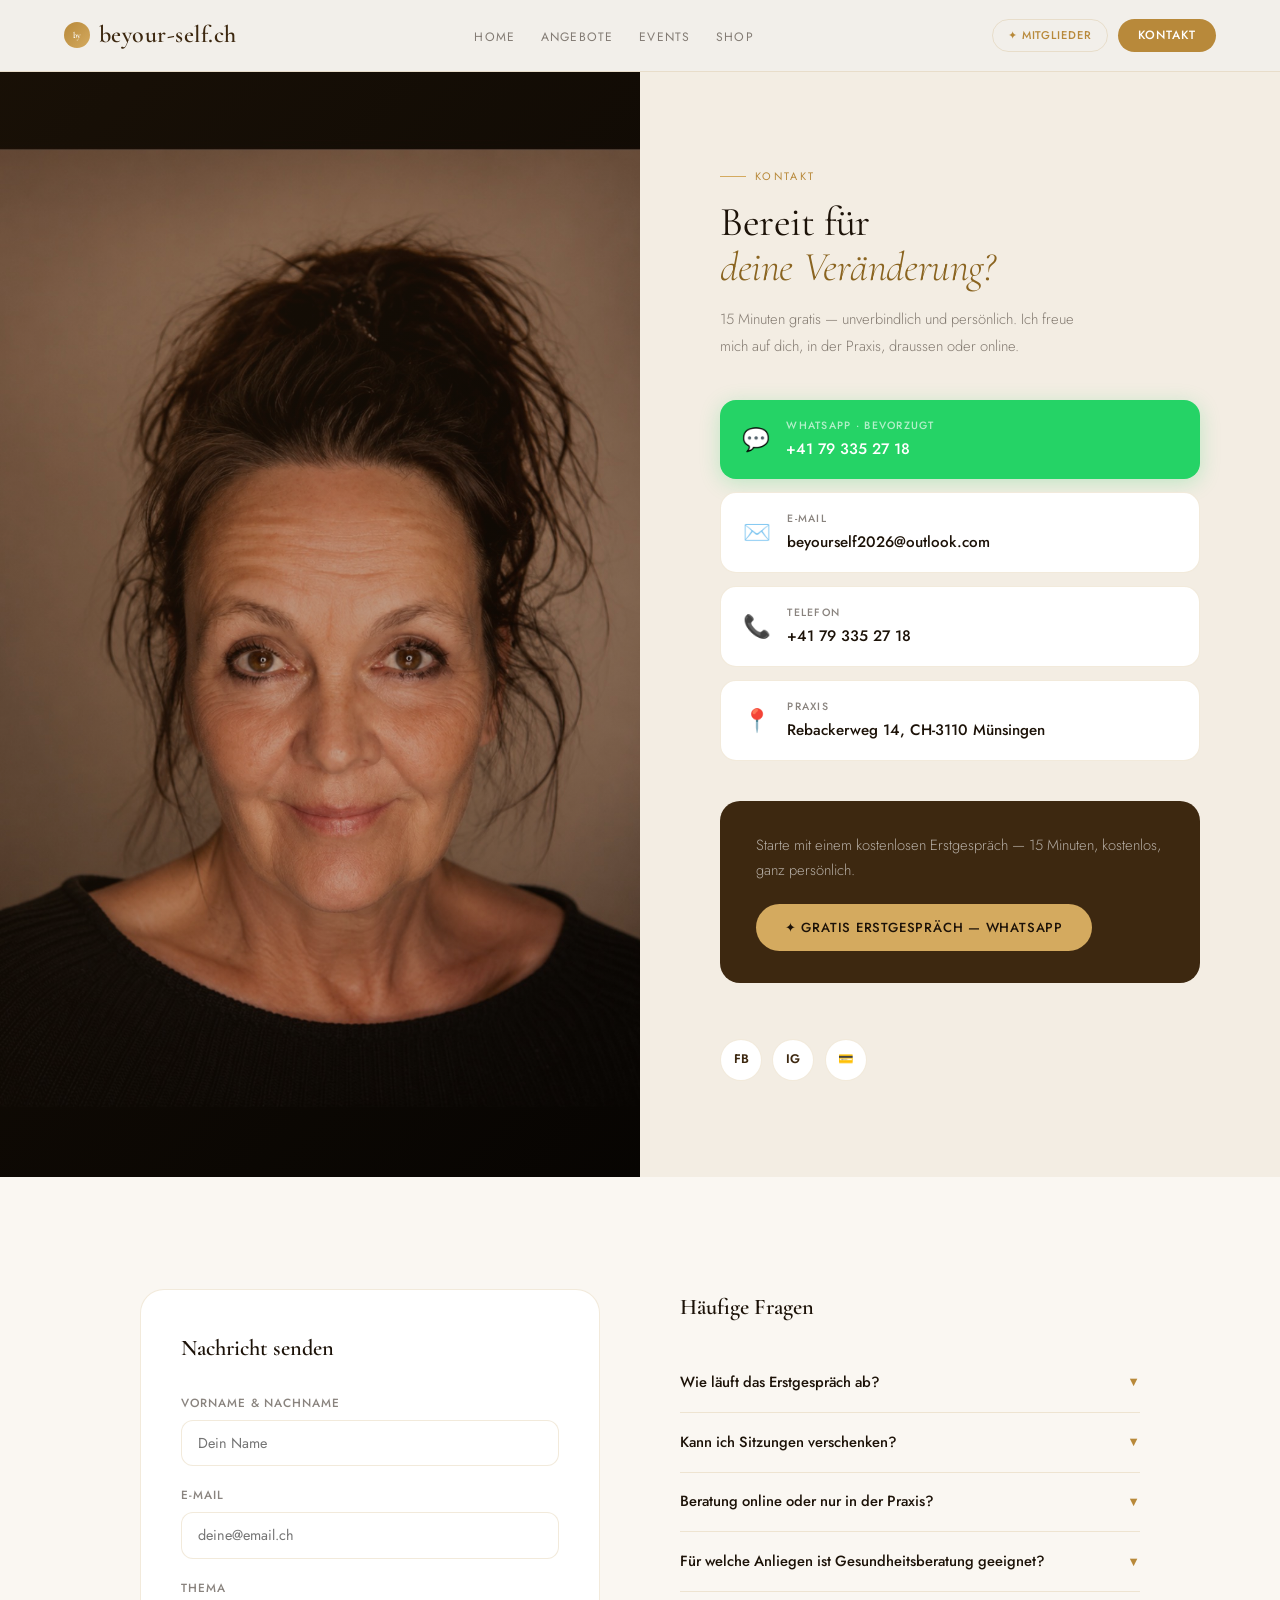
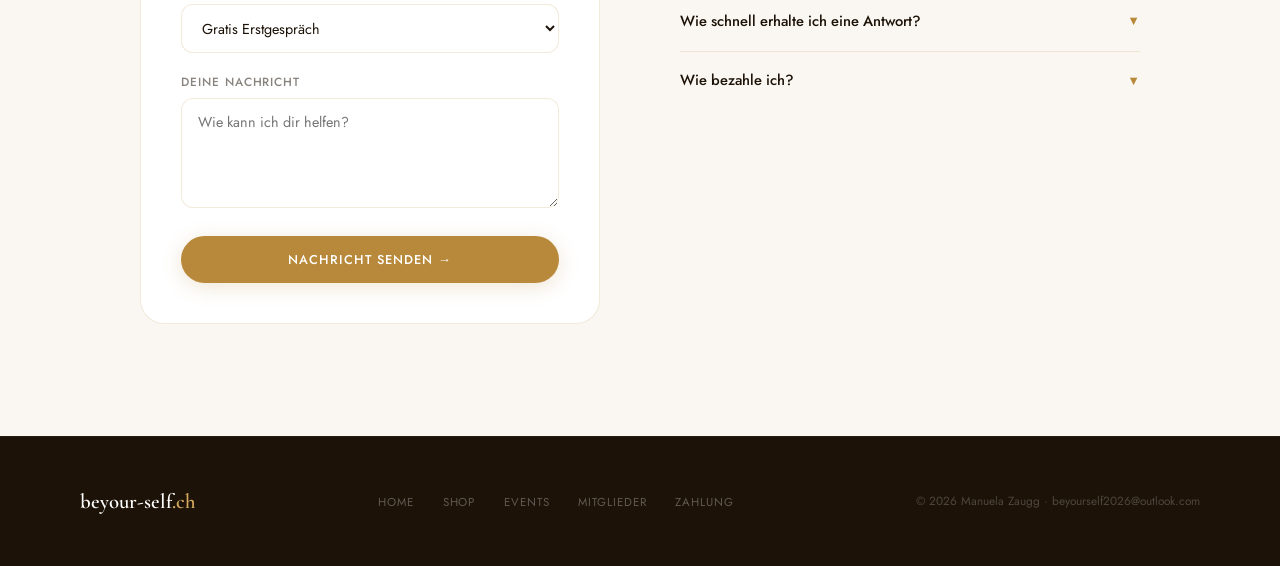
==== kontakt.html @ 41cd8aff "Add files via upload" ====
<!DOCTYPE html>
<html lang="de">
<head>
<meta charset="UTF-8">
<meta name="viewport" content="width=device-width, initial-scale=1.0">
<title>Kontakt | beyour-self.ch</title>
<link rel="stylesheet" href="style.css">
<style>
.contact-hero{background:var(--ink);min-height:100vh;display:grid;grid-template-columns:1fr 1fr;padding-top:72px}
.contact-photo{position:relative;overflow:hidden}
.contact-photo img{width:100%;height:100%;object-fit:cover;object-position:center top;position:absolute;inset:0}
.contact-photo::after{content:'';position:absolute;inset:0;background:linear-gradient(135deg,rgba(61,40,16,.4),rgba(28,18,8,.25))}
.contact-content{background:var(--warm);padding:6rem 5rem;display:flex;flex-direction:column;justify-content:center}

.cdetails{display:flex;flex-direction:column;gap:.85rem;margin:2.5rem 0}
.cd{display:flex;gap:1rem;align-items:center;border-radius:1rem;padding:1.1rem 1.4rem;text-decoration:none;color:inherit;transition:all .22s}
.cd.whatsapp{background:#25D366;box-shadow:0 4px 20px rgba(37,211,102,.25)}
.cd.whatsapp:hover{background:#1eba56;transform:translateX(5px);box-shadow:0 8px 28px rgba(37,211,102,.35)}
.cd.email{background:var(--white);border:1.5px solid var(--bord)}
.cd.email:hover{border-color:var(--gold);transform:translateX(5px);box-shadow:0 4px 16px rgba(184,137,58,.1)}
.cd.phone{background:var(--white);border:1.5px solid var(--bord)}
.cd.phone:hover{border-color:var(--gold);transform:translateX(5px)}
.cd.location{background:var(--white);border:1.5px solid var(--bord)}
.cd-ico{font-size:1.4rem;flex-shrink:0}
.cd-lbl{font-size:.66rem;text-transform:uppercase;letter-spacing:.12em;font-weight:500;margin-bottom:2px}
.cd.whatsapp .cd-lbl{color:rgba(255,255,255,.65)}
.cd.email .cd-lbl,.cd.phone .cd-lbl,.cd.location .cd-lbl{color:var(--muted)}
.cd-val{font-size:.95rem;font-weight:500}
.cd.whatsapp .cd-val{color:#fff}
.cd.email .cd-val,.cd.phone .cd-val,.cd.location .cd-val{color:var(--ink)}

.cta-block{background:var(--brown);border-radius:1.25rem;padding:2rem 2.25rem;margin-bottom:2rem}
.cta-block p{font-size:.92rem;color:rgba(255,255,255,.62);font-weight:300;margin-bottom:1.25rem;line-height:1.75}
.cta-block a{display:inline-flex;align-items:center;gap:.4rem;background:var(--gold-l);color:var(--ink);padding:.82rem 1.8rem;border-radius:100px;font-weight:500;font-size:.82rem;letter-spacing:.06em;text-transform:uppercase;text-decoration:none;transition:all .22s}
.cta-block a:hover{background:var(--gold-xl)}

.social-row{display:flex;gap:.65rem;margin-top:1.5rem}
.soc{width:42px;height:42px;border-radius:50%;background:var(--white);border:1.5px solid var(--bord);display:flex;align-items:center;justify-content:center;font-size:.78rem;font-weight:600;color:var(--brown);text-decoration:none;transition:all .22s}
.soc:hover{background:var(--gold);color:#fff;border-color:var(--gold);transform:translateY(-2px)}

/* FORM SECTION */
.form-sec{background:var(--cream);padding:7rem 5rem}
.form-inner{max-width:1000px;margin:0 auto;display:grid;grid-template-columns:1fr 1fr;gap:5rem;align-items:start}
.form-box{background:var(--white);border-radius:1.5rem;border:1px solid var(--bord);padding:2.5rem}
.form-box h3{font-family:'Cormorant Garamond',serif;font-size:1.4rem;font-weight:600;color:var(--ink);margin-bottom:1.75rem}
.fg{margin-bottom:1.25rem}
.fg label{display:block;font-size:.74rem;font-weight:500;color:var(--muted);letter-spacing:.08em;text-transform:uppercase;margin-bottom:.4rem}
.fg input,.fg select,.fg textarea{width:100%;border:1.5px solid var(--bord);border-radius:.75rem;padding:.78rem 1rem;font-size:.9rem;font-family:'Jost',sans-serif;color:var(--ink);background:var(--white);outline:none;transition:border-color .2s}
.fg input:focus,.fg select:focus,.fg textarea:focus{border-color:var(--gold)}
.fg textarea{height:110px;resize:vertical}

.faq-box{}
.faq-box h3{font-family:'Cormorant Garamond',serif;font-size:1.4rem;font-weight:600;color:var(--ink);margin-bottom:1.75rem}
.faq-item{border-bottom:1px solid var(--bord);padding:1.1rem 0}
.faq-item:last-child{border:none}
.faq-q{font-size:.92rem;font-weight:500;color:var(--ink);cursor:pointer;display:flex;justify-content:space-between;align-items:center}
.faq-q .arrow{color:var(--gold);transition:transform .2s;font-size:.8rem}
.faq-q.open .arrow{transform:rotate(180deg)}
.faq-a{font-size:.85rem;line-height:1.72;color:var(--muted);font-weight:300;margin-top:.75rem;display:none}
.faq-a.open{display:block}

@media(max-width:1024px){
  .contact-hero{grid-template-columns:1fr}
  .contact-photo{min-height:280px;position:relative}
  .contact-photo img{position:relative;width:100%;height:280px;object-fit:cover;object-position:top}
  .contact-content{padding:4rem 1.5rem}
  .form-sec{padding:5rem 1.5rem}
  .form-inner{grid-template-columns:1fr;gap:2rem}
}
</style>
</head>
<body>

<nav id="nav">
  <a href="index.html" class="logo"><span class="logo-orb">by</span>beyour-self.ch</a>
  <button class="nav-burger" id="burger" aria-label="Menü öffnen" onclick="toggleMenu()"><span></span><span></span><span></span></button>
  <ul class="nav-links" id="navLinks">
    <li><a href="index.html">Home</a></li>
    <li><a href="index.html#angebote">Angebote</a></li>
    <li><a href="veranstaltungen.html">Events</a></li>
    <li><a href="shop.html">Shop</a></li>
  </ul>
  <div class="nav-r">
    <a href="member.html" class="nav-member">✦ Mitglieder</a>
    <a href="kontakt.html" class="nav-cta active">Kontakt</a>
  </div>
</nav>

<section class="contact-hero">
  <div class="contact-photo">
    <img src="manuela.jpg" alt="Manuela Zaugg — Kontakt">
  </div>
  <div class="contact-content">
    <div class="eye">Kontakt</div>
    <h1 class="h2" style="margin-bottom:1rem">Bereit für<br><em>deine Veränderung?</em></h1>
    <p style="font-size:.92rem;line-height:1.85;color:var(--muted);font-weight:300;max-width:380px">15 Minuten gratis — unverbindlich und persönlich. Ich freue mich auf dich, in der Praxis, draussen oder online.</p>

    <div class="cdetails">
      <!-- WHATSAPP FIRST -->
      <a class="cd whatsapp" href="https://wa.me/41793352718?text=Hallo%20Manuela%2C%20ich%20möchte%20gerne%20ein%20kostenloses%20Erstgespräch%20vereinbaren." target="_blank">
        <span class="cd-ico">💬</span>
        <div><div class="cd-lbl">WhatsApp · Bevorzugt</div><div class="cd-val">+41 79 335 27 18</div></div>
      </a>
      <!-- EMAIL SECOND -->
      <a class="cd email" href="mailto:beyourself2026@outlook.com?subject=Gratis%20Erstgespräch%20anfragen">
        <span class="cd-ico">✉️</span>
        <div><div class="cd-lbl">E-Mail</div><div class="cd-val">beyourself2026@outlook.com</div></div>
      </a>
      <!-- PHONE THIRD -->
      <a class="cd phone" href="tel:+41793352718">
        <span class="cd-ico">📞</span>
        <div><div class="cd-lbl">Telefon</div><div class="cd-val">+41 79 335 27 18</div></div>
      </a>
      <!-- LOCATION -->
      <div class="cd location">
        <span class="cd-ico">📍</span>
        <div><div class="cd-lbl">Praxis</div><div class="cd-val">Rebackerweg 14, CH-3110 Münsingen</div></div>
      </div>
    </div>

    <div class="cta-block">
      <p>Starte mit einem kostenlosen Erstgespräch — 15 Minuten, kostenlos, ganz persönlich.</p>
      <a href="https://wa.me/41793352718?text=Gratis%20Erstgespräch%20anfragen" target="_blank">✦ Gratis Erstgespräch — WhatsApp</a>
    </div>

    <div class="social-row">
      <a href="https://www.facebook.com/profile.php?id=100063534671436" target="_blank" class="soc" title="Facebook">FB</a>
      <a href="https://www.instagram.com/beyoureself_ch/" target="_blank" class="soc" title="Instagram">IG</a>
      <a href="zahlung.html" class="soc" title="Zahlung">💳</a>
    </div>
  </div>
</section>

<!-- KONTAKTFORMULAR + FAQ -->
<section class="form-sec reveal">
  <div class="form-inner">
    <!-- FORM -->
    <div class="form-box">
      <h3>Nachricht senden</h3>
      <div class="fg"><label>Vorname & Nachname</label><input type="text" placeholder="Dein Name"></div>
      <div class="fg"><label>E-Mail</label><input type="email" placeholder="deine@email.ch"></div>
      <div class="fg"><label>Thema</label>
        <select>
          <option>Gratis Erstgespräch</option>
          <option>Körpertherapie & Massage</option>
          <option>Gesundheitsberatung</option>
          <option>Firmen & Teamberatung</option>
          <option>Personal Training App</option>
          <option>Shop / Produkte</option>
          <option>Mitgliedschaft</option>
          <option>Veranstaltungen</option>
          <option>Sonstiges</option>
        </select>
      </div>
      <div class="fg"><label>Deine Nachricht</label><textarea placeholder="Wie kann ich dir helfen?"></textarea></div>
      <button class="btn-gold" style="width:100%" onclick="formSend()">Nachricht senden →</button>
      <p id="formMsg" style="text-align:center;font-size:.82rem;color:var(--gold-d);margin-top:.75rem;display:none">✓ Danke! Ich melde mich bald.</p>
    </div>

    <!-- FAQ -->
    <div class="faq-box">
      <h3>Häufige Fragen</h3>

      <div class="faq-item">
        <div class="faq-q" onclick="toggleFaq(this)">Wie läuft das Erstgespräch ab? <span class="arrow">▼</span></div>
        <div class="faq-a">Das Erstgespräch dauert 15 Minuten, ist kostenlos und unverbindlich. Wir schauen gemeinsam, was dich beschäftigt — und ob wir zusammenpassen. Ganz entspannt, per Telefon, Video oder persönlich.</div>
      </div>

      <div class="faq-item">
        <div class="faq-q" onclick="toggleFaq(this)">Kann ich Sitzungen verschenken? <span class="arrow">▼</span></div>
        <div class="faq-a">Ja — Pakete sind teilbar und verschenkbar. Du kannst Sitzungen aus einem Paket an andere Personen weitergeben. Ideal als Geschenk für Menschen, denen du Gutes wünschst.</div>
      </div>

      <div class="faq-item">
        <div class="faq-q" onclick="toggleFaq(this)">Beratung online oder nur in der Praxis? <span class="arrow">▼</span></div>
        <div class="faq-a">Beide Möglichkeiten stehen offen. Online-Beratungen sind genauso effektiv wie Präsenz-Termine. Auch Geh-Gespräche in der Natur sind möglich — in Münsingen und Umgebung.</div>
      </div>

      <div class="faq-item">
        <div class="faq-q" onclick="toggleFaq(this)">Für welche Anliegen ist Gesundheitsberatung geeignet? <span class="arrow">▼</span></div>
        <div class="faq-a">Für Menschen, die Symptome anders beleuchten möchten — Erschöpfung, Schmerzen, Lebenskrisen, Zielklarheit, Beziehungsmuster oder schlicht den Wunsch, mehr aus dem Leben zu machen.</div>
      </div>

      <div class="faq-item">
        <div class="faq-q" onclick="toggleFaq(this)">Wie schnell erhalte ich eine Antwort? <span class="arrow">▼</span></div>
        <div class="faq-a">Per WhatsApp in der Regel innerhalb weniger Stunden. Per E-Mail innerhalb von 1–2 Arbeitstagen. Am schnellsten erreichst du mich über WhatsApp.</div>
      </div>

      <div class="faq-item">
        <div class="faq-q" onclick="toggleFaq(this)">Wie bezahle ich? <span class="arrow">▼</span></div>
        <div class="faq-a">TWINT (am einfachsten), PayPal, Kreditkarte oder Banküberweisung. Alle Details findest du auf der <a href="zahlung.html" style="color:var(--gold)">Zahlungsseite</a>.</div>
      </div>
    </div>
  </div>
</section>

<footer>
  <a href="index.html" class="f-logo">beyour-self<span>.ch</span></a>
  <div class="f-links">
    <a href="index.html">Home</a>
    <a href="shop.html">Shop</a>
    <a href="veranstaltungen.html">Events</a>
    <a href="member.html">Mitglieder</a>
    <a href="zahlung.html">Zahlung</a>
  </div>
  <p>© 2026 Manuela Zaugg · beyourself2026@outlook.com</p>
</footer>

<script src="main.js"></script>
<script>
function formSend(){
  const msg=document.getElementById('formMsg');
  msg.style.display='block';
  const subject=document.querySelector('select').value;
  const text=document.querySelector('textarea').value;
  window.location.href=`mailto:beyourself2026@outlook.com?subject=${encodeURIComponent(subject)}&body=${encodeURIComponent(text)}`;
}
function toggleFaq(el){
  const a=el.nextElementSibling;
  const open=a.classList.contains('open');
  document.querySelectorAll('.faq-a').forEach(x=>x.classList.remove('open'));
  document.querySelectorAll('.faq-q').forEach(x=>x.classList.remove('open'));
  if(!open){a.classList.add('open');el.classList.add('open');}
}
</script>
</body>
</html>
---- style.css ----
@import url('https://fonts.googleapis.com/css2?family=Cormorant+Garamond:ital,wght@0,300;0,400;0,600;1,300;1,400;1,600&family=Jost:wght@300;400;500;600&display=swap');

:root{
  --cream:#FAF7F2; --warm:#F3EDE3; --linen:#EAE0CF;
  --gold:#B8893A; --gold-l:#D4AA5F; --gold-xl:#F0D898; --gold-d:#8A6420;
  --ink:#1C1208; --brown:#3D2810; --muted:rgba(28,18,8,0.52);
  --white:#FFFFFF; --bord:rgba(184,137,58,0.18);
  --shadow:0 20px 60px rgba(28,18,8,0.1);
}
*,*::before,*::after{box-sizing:border-box;margin:0;padding:0}
html{scroll-behavior:smooth}
body{font-family:'Jost',sans-serif;background:var(--cream);color:var(--ink);overflow-x:hidden;font-size:16px;line-height:1.6}

/* NAV */
nav{position:fixed;top:0;width:100%;z-index:600;height:72px;display:flex;align-items:center;justify-content:space-between;padding:0 4rem;background:rgba(250,247,242,.97);backdrop-filter:blur(20px);border-bottom:1px solid var(--bord);transition:box-shadow .3s}
nav.scrolled{box-shadow:0 2px 32px rgba(184,137,58,.1)}
.logo{font-family:'Cormorant Garamond',serif;font-size:1.5rem;font-weight:600;color:var(--brown);text-decoration:none;letter-spacing:.02em;display:flex;align-items:center;gap:.55rem}
.logo-orb{width:26px;height:26px;border-radius:50%;flex-shrink:0;background:linear-gradient(135deg,var(--gold),var(--gold-l));display:flex;align-items:center;justify-content:center;font-size:.54rem;color:#fff;font-weight:600}
.nav-links{display:flex;gap:1.6rem;list-style:none}
.nav-links a{color:var(--muted);text-decoration:none;font-size:.76rem;font-weight:400;letter-spacing:.1em;text-transform:uppercase;transition:color .2s}
.nav-links a:hover,.nav-links a.active{color:var(--gold)}
.nav-r{display:flex;align-items:center;gap:.65rem}
.nav-member{font-size:.7rem;font-weight:500;letter-spacing:.08em;text-transform:uppercase;text-decoration:none;color:var(--gold);border:1px solid var(--bord);border-radius:100px;padding:.4rem .95rem;transition:all .2s}
.nav-member:hover{background:var(--gold);color:#fff;border-color:var(--gold)}
.nav-shop,.nav-blog{font-size:.7rem;font-weight:400;letter-spacing:.08em;text-transform:uppercase;text-decoration:none;color:var(--muted);transition:color .2s;padding:.4rem .4rem}
.nav-shop:hover,.nav-blog:hover{color:var(--gold)}
.nav-cta{background:var(--gold);color:#fff;padding:.44rem 1.25rem;border-radius:100px;font-size:.75rem;font-weight:500;letter-spacing:.08em;text-transform:uppercase;text-decoration:none;transition:all .22s}
.nav-cta:hover{background:var(--gold-d);transform:translateY(-1px);box-shadow:0 4px 16px rgba(184,137,58,.3)}

/* BUTTONS */
.btn-gold{background:var(--gold);color:#fff;padding:.88rem 2rem;border-radius:100px;font-size:.8rem;font-weight:500;letter-spacing:.08em;text-transform:uppercase;text-decoration:none;transition:all .25s;box-shadow:0 4px 20px rgba(184,137,58,.22);display:inline-block;cursor:pointer;border:none;font-family:inherit}
.btn-gold:hover{background:var(--gold-d);transform:translateY(-2px);box-shadow:0 8px 28px rgba(184,137,58,.35)}
.btn-line{border:1.5px solid rgba(184,137,58,.4);color:var(--brown);padding:.88rem 2rem;border-radius:100px;font-size:.8rem;font-weight:400;letter-spacing:.08em;text-transform:uppercase;text-decoration:none;transition:all .22s;display:inline-block;background:none;cursor:pointer;font-family:inherit}
.btn-line:hover{border-color:var(--gold);color:var(--gold);background:rgba(184,137,58,.04)}
.btn-sm{padding:.55rem 1.3rem;font-size:.74rem}

/* TYPOGRAPHY */
.eye{display:inline-flex;align-items:center;gap:.55rem;font-size:.68rem;font-weight:400;letter-spacing:.22em;text-transform:uppercase;color:var(--gold);margin-bottom:.9rem}
.eye::before{content:'';width:26px;height:1px;background:var(--gold-l)}
.eye.light{color:var(--gold-l)}.eye.light::before{background:var(--gold-l)}
.eye.center{justify-content:center}
.h2{font-family:'Cormorant Garamond',serif;font-size:clamp(2rem,3.2vw,3.2rem);font-weight:400;line-height:1.1;letter-spacing:-.01em;color:var(--ink)}
.h2 em{font-style:italic;color:var(--gold-d);font-weight:300}
.h2.w{color:#fff}.h2.w em{color:var(--gold-l)}
.body-text{font-size:.95rem;line-height:1.9;color:var(--muted);font-weight:300;margin-top:1rem}

/* SECTIONS */
.sec{padding:7rem 5rem}
.sec-dark{background:var(--ink)}
.sec-warm{background:var(--warm)}
.sec-linen{background:var(--linen)}
.sec-brown{background:var(--brown)}

/* PAGE HEADER */
.page-hero{padding:9rem 5rem 5rem;background:var(--warm);border-bottom:1px solid var(--bord)}
.page-hero .h2{margin-top:.75rem}

/* CARDS */
.card{background:var(--white);border-radius:1.5rem;border:1px solid var(--bord);overflow:hidden;transition:transform .25s,box-shadow .25s}
.card:hover{transform:translateY(-4px);box-shadow:0 16px 44px rgba(184,137,58,.1)}
.card-img{height:200px;overflow:hidden;position:relative;background:var(--warm)}
.card-img img{width:100%;height:100%;object-fit:cover;transition:transform .5s}
.card:hover .card-img img{transform:scale(1.05)}
.card-body{padding:1.75rem}
.card-tag{font-size:.64rem;text-transform:uppercase;letter-spacing:.18em;color:var(--gold);font-weight:500;margin-bottom:.5rem}
.card h3{font-family:'Cormorant Garamond',serif;font-size:1.25rem;font-weight:600;color:var(--ink);margin-bottom:.5rem;line-height:1.2}
.card p{font-size:.85rem;line-height:1.7;color:var(--muted);font-weight:300;margin-bottom:1.25rem}
.card-footer{display:flex;justify-content:space-between;align-items:center}
.price-tag{font-family:'Cormorant Garamond',serif;font-size:1.5rem;font-weight:600;color:var(--gold-d)}

/* GRID */
.grid-3{display:grid;grid-template-columns:repeat(3,1fr);gap:1.5rem}
.grid-2{display:grid;grid-template-columns:repeat(2,1fr);gap:2rem}
.grid-4{display:grid;grid-template-columns:repeat(4,1fr);gap:1.25rem}

/* REVEAL */
.reveal{opacity:0;transform:translateY(24px);transition:opacity .65s ease,transform .65s ease}
.reveal.vis{opacity:1;transform:none}
.d1{transition-delay:.08s}.d2{transition-delay:.16s}.d3{transition-delay:.24s}.d4{transition-delay:.32s}

/* FOOTER */
footer{background:var(--ink);padding:3rem 5rem;display:flex;justify-content:space-between;align-items:center;flex-wrap:wrap;gap:1.5rem;border-top:1px solid rgba(255,255,255,.05)}
.f-logo{font-family:'Cormorant Garamond',serif;font-size:1.3rem;font-weight:600;color:#fff;text-decoration:none}
.f-logo span{color:var(--gold-l)}
.f-links{display:flex;gap:1.8rem;flex-wrap:wrap}
.f-links a{color:rgba(255,255,255,.3);text-decoration:none;font-size:.72rem;letter-spacing:.08em;text-transform:uppercase;transition:color .2s}
.f-links a:hover{color:rgba(255,255,255,.7)}
footer p{font-size:.74rem;color:rgba(255,255,255,.22)}

/* RESPONSIVE */
@media(max-width:1024px){
  nav{padding:0 1.5rem}
  .nav-links,.nav-blog,.nav-shop{display:none}
  .sec,.page-hero{padding:5rem 1.5rem}
  .grid-3,.grid-4{grid-template-columns:1fr 1fr}
  .grid-2{grid-template-columns:1fr}
  footer{padding:2rem 1.5rem;flex-direction:column;text-align:center}
}
@media(max-width:600px){
  .grid-3,.grid-4,.grid-2{grid-template-columns:1fr}
  .nav-r .nav-member{display:none}
}

/* ANIMATIONS */
@keyframes up{from{opacity:0;transform:translateY(22px)}to{opacity:1;transform:translateY(0)}}
@keyframes zoomin{from{transform:scale(1.07)}to{transform:scale(1)}}
@keyframes marquee{from{transform:translateX(0)}to{transform:translateX(-50%)}}

/* HAMBURGER */
.nav-burger{display:none;flex-direction:column;gap:5px;background:none;border:none;cursor:pointer;padding:8px;z-index:200}
.nav-burger span{display:block;width:24px;height:2px;background:var(--ink);border-radius:2px;transition:all .3s}
.nav-burger.open span:nth-child(1){transform:translateY(7px) rotate(45deg)}
.nav-burger.open span:nth-child(2){opacity:0}
.nav-burger.open span:nth-child(3){transform:translateY(-7px) rotate(-45deg)}
@media(max-width:1024px){
  .nav-burger{display:flex}
  .nav-links{display:none;position:fixed;top:0;left:0;right:0;bottom:0;background:var(--cream);flex-direction:column;align-items:center;justify-content:center;gap:2rem;z-index:100;font-size:1.3rem}
  .nav-links.open{display:flex}
  .nav-links li a{color:var(--ink);text-decoration:none;font-family:'Cormorant Garamond',serif;font-size:1.6rem;font-weight:400}
}
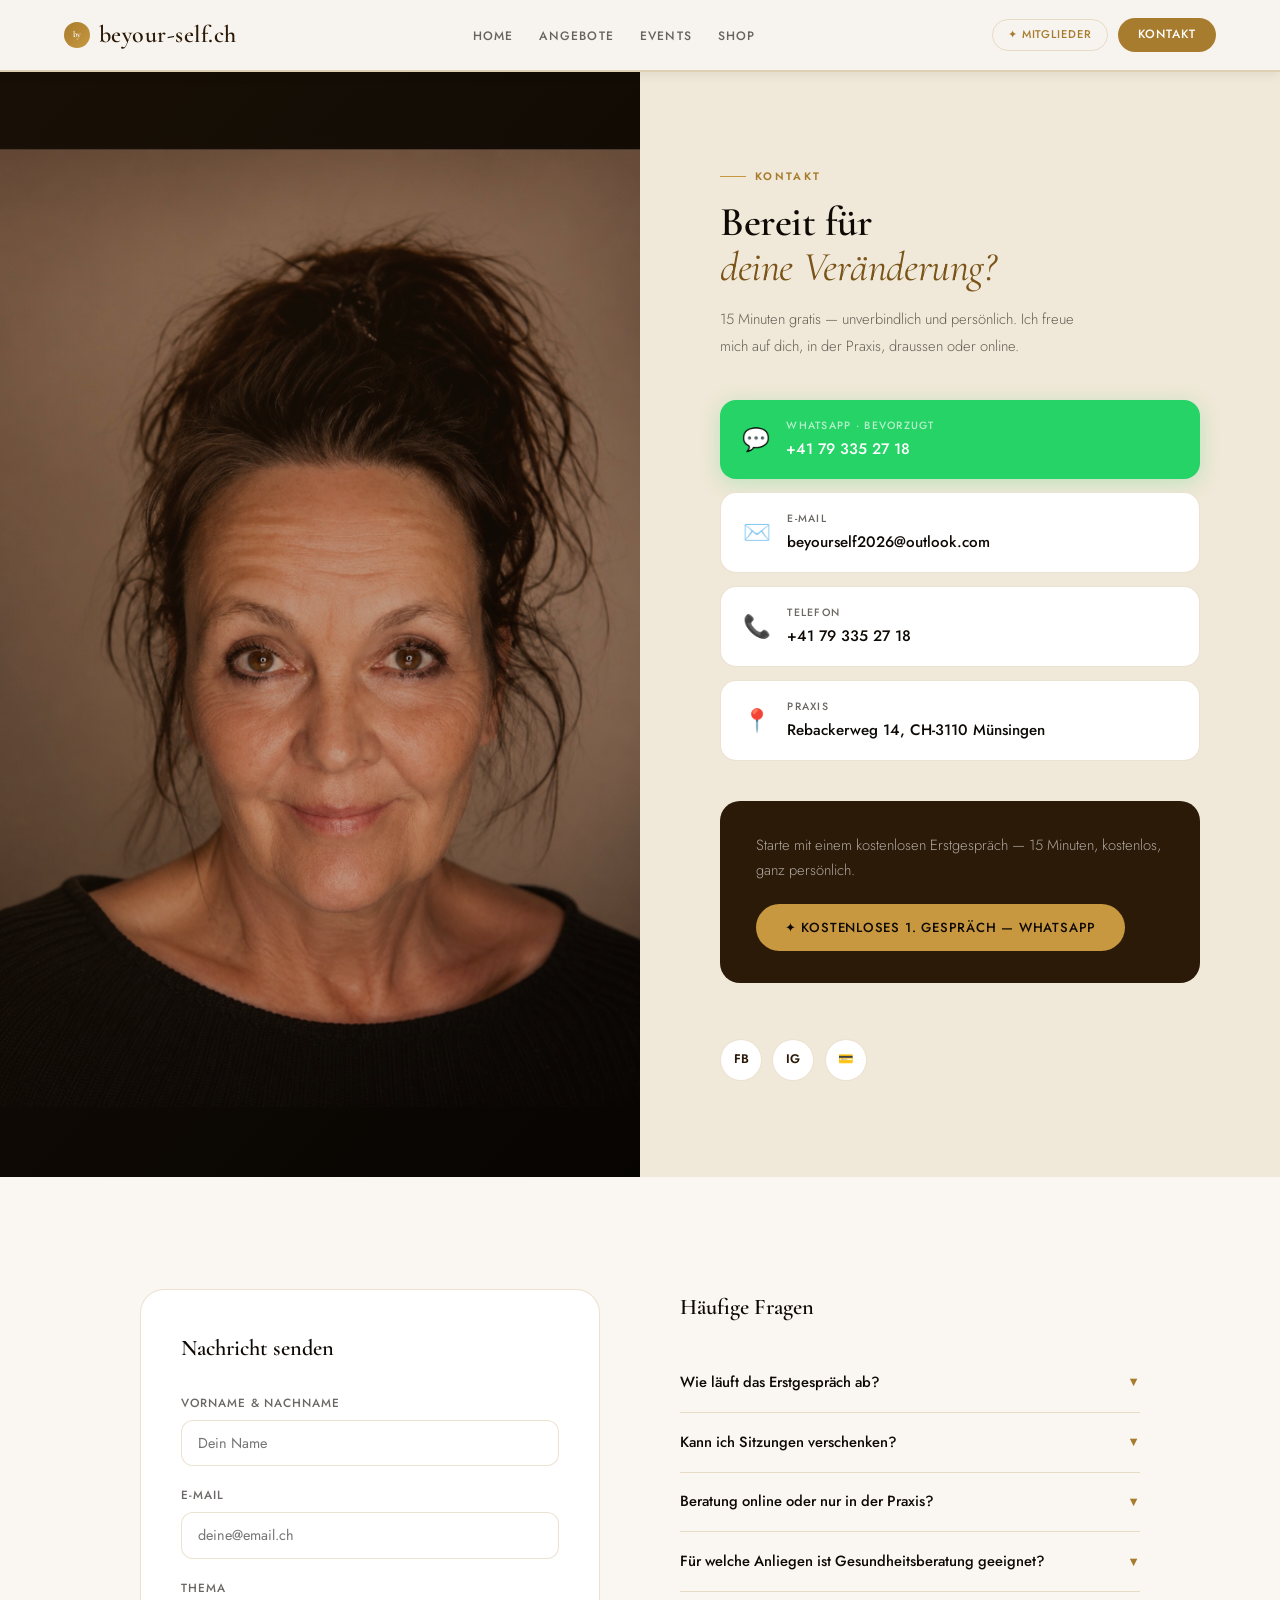
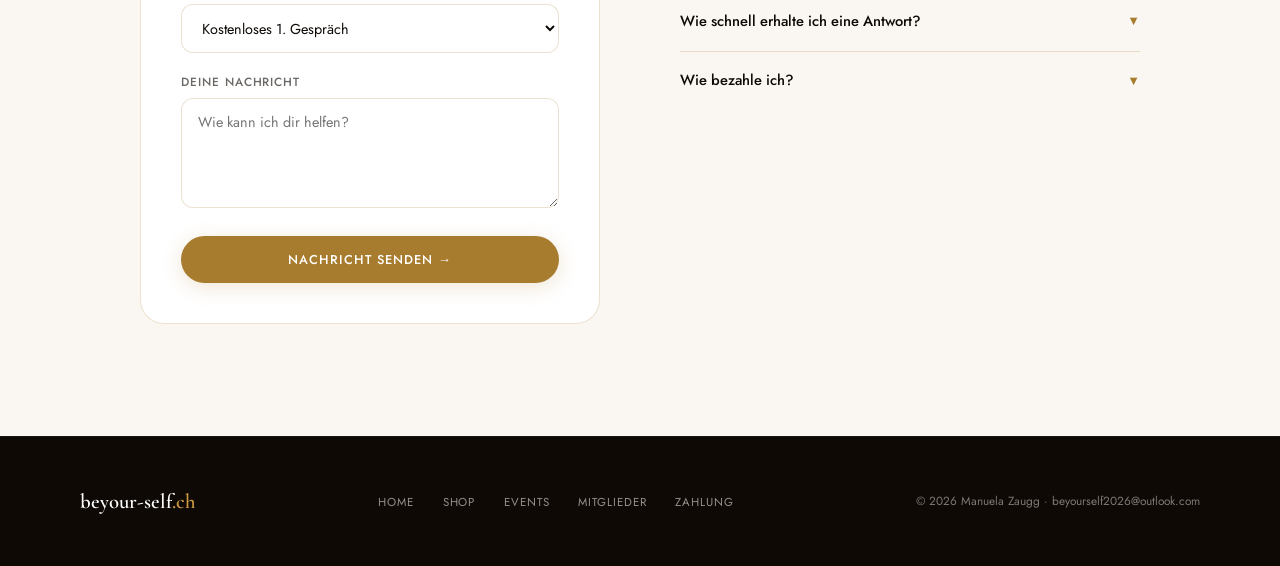
==== commit cd2e0f71: "Add files via upload" ====
--- a/kontakt.html
+++ b/kontakt.html
@@ -73,8 +73,7 @@
 
 <nav id="nav">
   <a href="index.html" class="logo"><span class="logo-orb">by</span>beyour-self.ch</a>
-  <button class="nav-burger" id="burger" aria-label="Menü öffnen" onclick="toggleMenu()"><span></span><span></span><span></span></button>
-  <ul class="nav-links" id="navLinks">
+  <ul class="nav-links">
     <li><a href="index.html">Home</a></li>
     <li><a href="index.html#angebote">Angebote</a></li>
     <li><a href="veranstaltungen.html">Events</a></li>
@@ -102,7 +101,7 @@
         <div><div class="cd-lbl">WhatsApp · Bevorzugt</div><div class="cd-val">+41 79 335 27 18</div></div>
       </a>
       <!-- EMAIL SECOND -->
-      <a class="cd email" href="mailto:beyourself2026@outlook.com?subject=Gratis%20Erstgespräch%20anfragen">
+      <a class="cd email" href="mailto:beyourself2026@outlook.com?subject=Kostenloses%201.%20Gespräch%20anfragen">
         <span class="cd-ico">✉️</span>
         <div><div class="cd-lbl">E-Mail</div><div class="cd-val">beyourself2026@outlook.com</div></div>
       </a>
@@ -120,7 +119,7 @@
 
     <div class="cta-block">
       <p>Starte mit einem kostenlosen Erstgespräch — 15 Minuten, kostenlos, ganz persönlich.</p>
-      <a href="https://wa.me/41793352718?text=Gratis%20Erstgespräch%20anfragen" target="_blank">✦ Gratis Erstgespräch — WhatsApp</a>
+      <a href="https://wa.me/41793352718?text=Kostenloses%201.%20Gespräch%20anfragen" target="_blank">✦ Kostenloses 1. Gespräch — WhatsApp</a>
     </div>
 
     <div class="social-row">
@@ -141,7 +140,7 @@
       <div class="fg"><label>E-Mail</label><input type="email" placeholder="deine@email.ch"></div>
       <div class="fg"><label>Thema</label>
         <select>
-          <option>Gratis Erstgespräch</option>
+          <option>Kostenloses 1. Gespräch</option>
           <option>Körpertherapie & Massage</option>
           <option>Gesundheitsberatung</option>
           <option>Firmen & Teamberatung</option>
--- a/style.css
+++ b/style.css
@@ -1,23 +1,23 @@
 @import url('https://fonts.googleapis.com/css2?family=Cormorant+Garamond:ital,wght@0,300;0,400;0,600;1,300;1,400;1,600&family=Jost:wght@300;400;500;600&display=swap');
 
 :root{
-  --cream:#FAF7F2; --warm:#F3EDE3; --linen:#EAE0CF;
-  --gold:#B8893A; --gold-l:#D4AA5F; --gold-xl:#F0D898; --gold-d:#8A6420;
-  --ink:#1C1208; --brown:#3D2810; --muted:rgba(28,18,8,0.52);
-  --white:#FFFFFF; --bord:rgba(184,137,58,0.18);
-  --shadow:0 20px 60px rgba(28,18,8,0.1);
+  --cream:#FAF7F2; --warm:#F0E8D8; --linen:#E5D8C2;
+  --gold:#A87C2E; --gold-l:#C89840; --gold-xl:#E8C870; --gold-d:#7A5418;
+  --ink:#0E0905; --brown:#2C1A08; --muted:rgba(14,9,5,0.62);
+  --white:#FFFFFF; --bord:rgba(168,124,46,0.22);
+  --shadow:0 20px 60px rgba(14,9,5,0.14);
 }
 *,*::before,*::after{box-sizing:border-box;margin:0;padding:0}
 html{scroll-behavior:smooth}
-body{font-family:'Jost',sans-serif;background:var(--cream);color:var(--ink);overflow-x:hidden;font-size:16px;line-height:1.6}
+body{font-family:'Jost',sans-serif;background:var(--cream);color:var(--ink);overflow-x:hidden;font-size:16px;line-height:1.6;-webkit-font-smoothing:antialiased;-moz-osx-font-smoothing:grayscale}
 
 /* NAV */
-nav{position:fixed;top:0;width:100%;z-index:600;height:72px;display:flex;align-items:center;justify-content:space-between;padding:0 4rem;background:rgba(250,247,242,.97);backdrop-filter:blur(20px);border-bottom:1px solid var(--bord);transition:box-shadow .3s}
+nav{position:fixed;top:0;width:100%;z-index:600;height:72px;display:flex;align-items:center;justify-content:space-between;padding:0 4rem;background:rgba(250,247,242,.99);backdrop-filter:blur(20px);border-bottom:2px solid rgba(168,124,46,0.3);transition:box-shadow .3s;box-shadow:0 2px 12px rgba(14,9,5,0.08)}
 nav.scrolled{box-shadow:0 2px 32px rgba(184,137,58,.1)}
 .logo{font-family:'Cormorant Garamond',serif;font-size:1.5rem;font-weight:600;color:var(--brown);text-decoration:none;letter-spacing:.02em;display:flex;align-items:center;gap:.55rem}
 .logo-orb{width:26px;height:26px;border-radius:50%;flex-shrink:0;background:linear-gradient(135deg,var(--gold),var(--gold-l));display:flex;align-items:center;justify-content:center;font-size:.54rem;color:#fff;font-weight:600}
 .nav-links{display:flex;gap:1.6rem;list-style:none}
-.nav-links a{color:var(--muted);text-decoration:none;font-size:.76rem;font-weight:400;letter-spacing:.1em;text-transform:uppercase;transition:color .2s}
+.nav-links a{color:rgba(14,9,5,0.62);text-decoration:none;font-size:.76rem;font-weight:500;letter-spacing:.1em;text-transform:uppercase;transition:color .2s}
 .nav-links a:hover,.nav-links a.active{color:var(--gold)}
 .nav-r{display:flex;align-items:center;gap:.65rem}
 .nav-member{font-size:.7rem;font-weight:500;letter-spacing:.08em;text-transform:uppercase;text-decoration:none;color:var(--gold);border:1px solid var(--bord);border-radius:100px;padding:.4rem .95rem;transition:all .2s}
@@ -35,14 +35,14 @@
 .btn-sm{padding:.55rem 1.3rem;font-size:.74rem}
 
 /* TYPOGRAPHY */
-.eye{display:inline-flex;align-items:center;gap:.55rem;font-size:.68rem;font-weight:400;letter-spacing:.22em;text-transform:uppercase;color:var(--gold);margin-bottom:.9rem}
+.eye{display:inline-flex;align-items:center;gap:.55rem;font-size:.68rem;font-weight:600;letter-spacing:.22em;text-transform:uppercase;color:var(--gold);margin-bottom:.9rem}
 .eye::before{content:'';width:26px;height:1px;background:var(--gold-l)}
 .eye.light{color:var(--gold-l)}.eye.light::before{background:var(--gold-l)}
 .eye.center{justify-content:center}
-.h2{font-family:'Cormorant Garamond',serif;font-size:clamp(2rem,3.2vw,3.2rem);font-weight:400;line-height:1.1;letter-spacing:-.01em;color:var(--ink)}
-.h2 em{font-style:italic;color:var(--gold-d);font-weight:300}
-.h2.w{color:#fff}.h2.w em{color:var(--gold-l)}
-.body-text{font-size:.95rem;line-height:1.9;color:var(--muted);font-weight:300;margin-top:1rem}
+.h2{font-family:'Cormorant Garamond',serif;font-size:clamp(2rem,3.2vw,3.2rem);font-weight:600;line-height:1.1;letter-spacing:-.01em;color:var(--ink)}
+.h2 em{font-style:italic;color:var(--gold-d);font-weight:400}
+.h2.w{color:#fff}.h2.w em{color:var(--gold-xl)}
+.body-text{font-size:.98rem;line-height:1.9;color:rgba(14,9,5,0.72);font-weight:400;margin-top:1rem}
 
 /* SECTIONS */
 .sec{padding:7rem 5rem}
@@ -83,14 +83,29 @@
 .f-logo{font-family:'Cormorant Garamond',serif;font-size:1.3rem;font-weight:600;color:#fff;text-decoration:none}
 .f-logo span{color:var(--gold-l)}
 .f-links{display:flex;gap:1.8rem;flex-wrap:wrap}
-.f-links a{color:rgba(255,255,255,.3);text-decoration:none;font-size:.72rem;letter-spacing:.08em;text-transform:uppercase;transition:color .2s}
-.f-links a:hover{color:rgba(255,255,255,.7)}
-footer p{font-size:.74rem;color:rgba(255,255,255,.22)}
+.f-links a{color:rgba(255,255,255,.55);text-decoration:none;font-size:.72rem;letter-spacing:.08em;text-transform:uppercase;transition:color .2s}
+.f-links a:hover{color:rgba(255,255,255,.9)}
+footer p{font-size:.74rem;color:rgba(255,255,255,.45)}
+
+/* HAMBURGER / MOBILE MENU */
+.burger{display:none;flex-direction:column;justify-content:center;gap:5px;width:38px;height:38px;cursor:pointer;padding:5px;border-radius:.5rem;transition:background .2s;background:none;border:none}
+.burger span{display:block;height:1.5px;background:var(--brown);border-radius:2px;transition:all .35s cubic-bezier(.4,0,.2,1);transform-origin:center}
+.burger.open span:nth-child(1){transform:translateY(6.5px) rotate(45deg)}
+.burger.open span:nth-child(2){opacity:0;transform:scaleX(0)}
+.burger.open span:nth-child(3){transform:translateY(-6.5px) rotate(-45deg)}
+
+.mobile-menu{display:none;position:fixed;top:72px;left:0;right:0;bottom:0;background:rgba(250,247,242,.98);backdrop-filter:blur(24px);z-index:599;flex-direction:column;justify-content:center;align-items:center;gap:2rem;opacity:0;pointer-events:none;transition:opacity .3s ease}
+.mobile-menu.open{opacity:1;pointer-events:all}
+.mobile-menu a{font-family:'Cormorant Garamond',serif;font-size:2rem;font-weight:400;color:var(--brown);text-decoration:none;letter-spacing:.02em;transition:color .2s}
+.mobile-menu a:hover{color:var(--gold)}
+.mobile-menu .mob-cta{background:var(--gold);color:#fff !important;padding:.8rem 2.5rem;border-radius:100px;font-family:'Jost',sans-serif;font-size:.85rem;font-weight:500;letter-spacing:.1em;text-transform:uppercase;margin-top:1rem}
 
 /* RESPONSIVE */
 @media(max-width:1024px){
   nav{padding:0 1.5rem}
-  .nav-links,.nav-blog,.nav-shop{display:none}
+  .nav-links,.nav-blog,.nav-shop,.nav-cta,.nav-member{display:none}
+  .burger{display:flex}
+  .mobile-menu{display:flex}
   .sec,.page-hero{padding:5rem 1.5rem}
   .grid-3,.grid-4{grid-template-columns:1fr 1fr}
   .grid-2{grid-template-columns:1fr}
@@ -98,23 +113,9 @@
 }
 @media(max-width:600px){
   .grid-3,.grid-4,.grid-2{grid-template-columns:1fr}
-  .nav-r .nav-member{display:none}
 }
 
 /* ANIMATIONS */
 @keyframes up{from{opacity:0;transform:translateY(22px)}to{opacity:1;transform:translateY(0)}}
 @keyframes zoomin{from{transform:scale(1.07)}to{transform:scale(1)}}
 @keyframes marquee{from{transform:translateX(0)}to{transform:translateX(-50%)}}
-
-/* HAMBURGER */
-.nav-burger{display:none;flex-direction:column;gap:5px;background:none;border:none;cursor:pointer;padding:8px;z-index:200}
-.nav-burger span{display:block;width:24px;height:2px;background:var(--ink);border-radius:2px;transition:all .3s}
-.nav-burger.open span:nth-child(1){transform:translateY(7px) rotate(45deg)}
-.nav-burger.open span:nth-child(2){opacity:0}
-.nav-burger.open span:nth-child(3){transform:translateY(-7px) rotate(-45deg)}
-@media(max-width:1024px){
-  .nav-burger{display:flex}
-  .nav-links{display:none;position:fixed;top:0;left:0;right:0;bottom:0;background:var(--cream);flex-direction:column;align-items:center;justify-content:center;gap:2rem;z-index:100;font-size:1.3rem}
-  .nav-links.open{display:flex}
-  .nav-links li a{color:var(--ink);text-decoration:none;font-family:'Cormorant Garamond',serif;font-size:1.6rem;font-weight:400}
-}
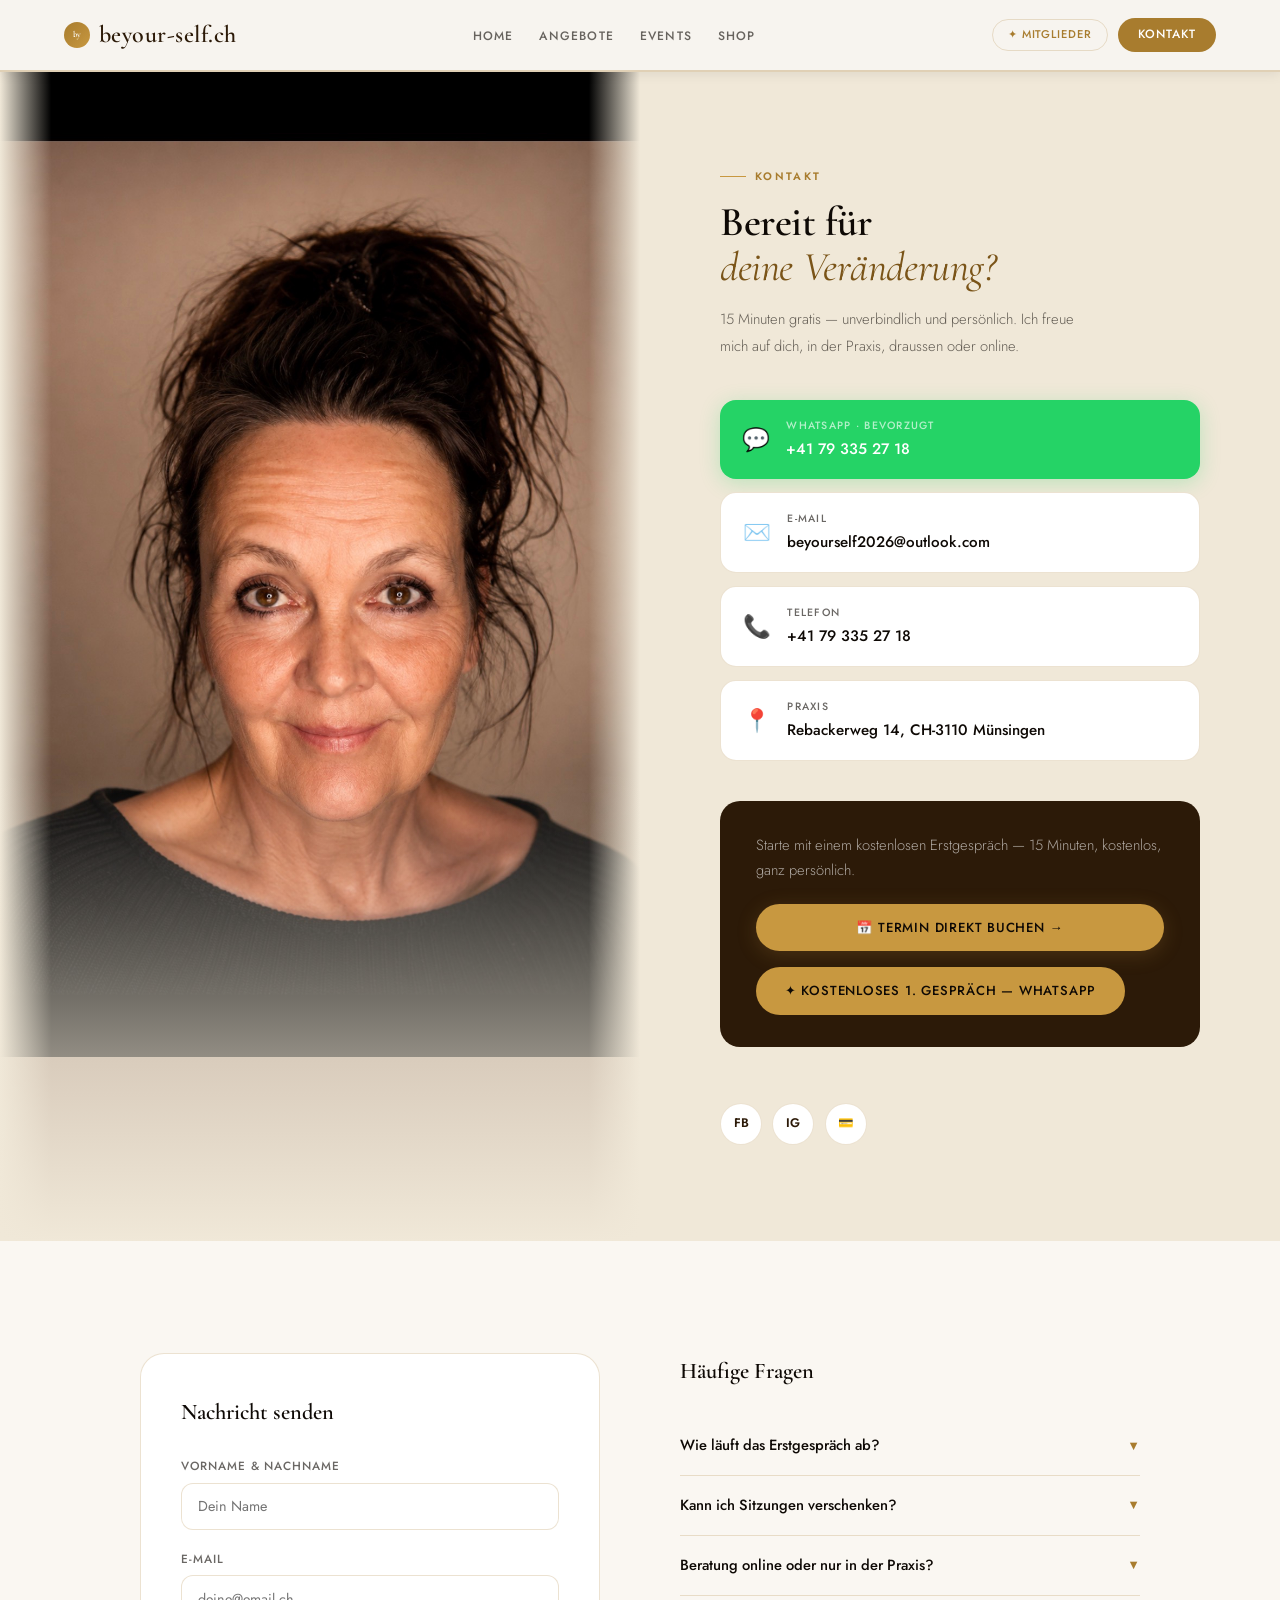
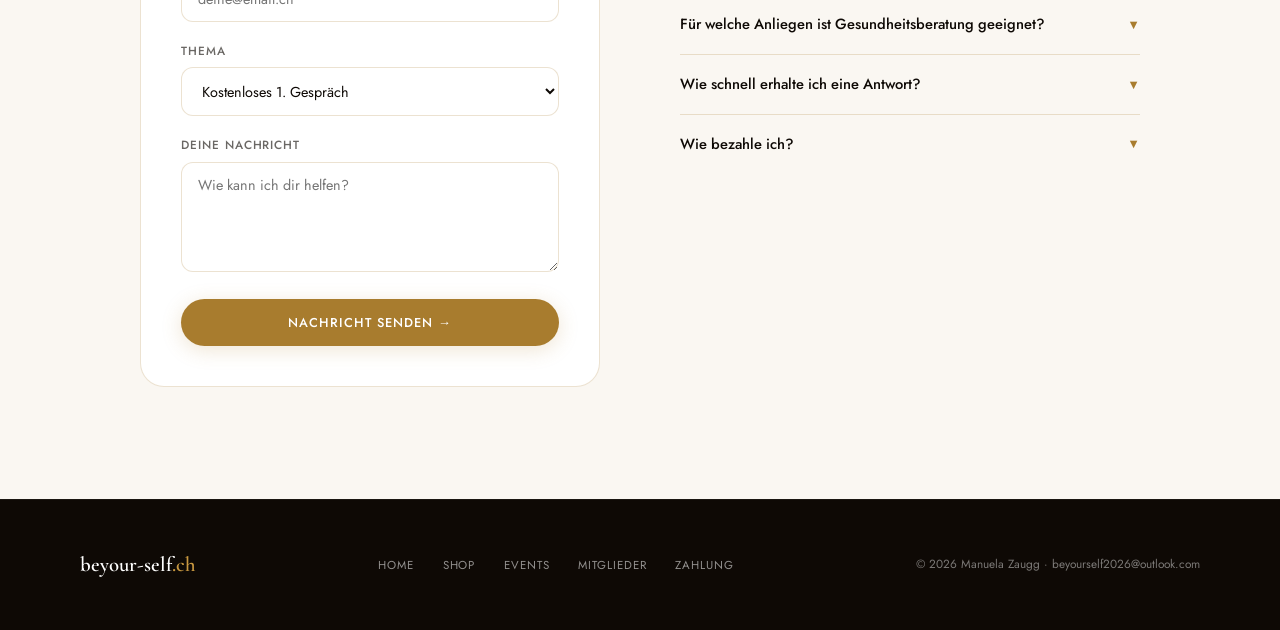
==== commit a242bd5b: "Add files via upload" ====
--- a/kontakt.html
+++ b/kontakt.html
@@ -7,9 +7,9 @@
 <link rel="stylesheet" href="style.css">
 <style>
 .contact-hero{background:var(--ink);min-height:100vh;display:grid;grid-template-columns:1fr 1fr;padding-top:72px}
-.contact-photo{position:relative;overflow:hidden}
-.contact-photo img{width:100%;height:100%;object-fit:cover;object-position:center top;position:absolute;inset:0}
-.contact-photo::after{content:'';position:absolute;inset:0;background:linear-gradient(135deg,rgba(61,40,16,.4),rgba(28,18,8,.25))}
+.contact-photo{position:relative;overflow:hidden;background:#b5a090}
+.contact-photo img{width:100%;height:100%;object-fit:contain;object-position:center top;position:absolute;inset:0}
+.contact-photo::after{content:'';position:absolute;inset:0;background:linear-gradient(to bottom, transparent 60%, var(--warm,#f0ece4) 100%), linear-gradient(to right, var(--warm,#f0ece4) 0%, transparent 8%, transparent 92%, var(--warm,#f0ece4) 100%)}
 .contact-content{background:var(--warm);padding:6rem 5rem;display:flex;flex-direction:column;justify-content:center}
 
 .cdetails{display:flex;flex-direction:column;gap:.85rem;margin:2.5rem 0}
@@ -61,11 +61,30 @@
 
 @media(max-width:1024px){
   .contact-hero{grid-template-columns:1fr}
-  .contact-photo{min-height:280px;position:relative}
-  .contact-photo img{position:relative;width:100%;height:280px;object-fit:cover;object-position:top}
+  .contact-photo{min-height:420px;position:relative;background:#b5a090}
+  .contact-photo img{position:relative;width:100%;height:420px;object-fit:contain;object-position:center top}
   .contact-content{padding:4rem 1.5rem}
   .form-sec{padding:5rem 1.5rem}
   .form-inner{grid-template-columns:1fr;gap:2rem}
+}
+@media(max-width:600px){
+  /* Foto kompakter — nicht halber Screen */
+  .contact-photo img{height:380px;object-fit:contain;object-position:center top}
+  .contact-photo{min-height:380px;background:#b5a090}
+
+  /* Content enger und lesbarer */
+  .contact-content{padding:2.5rem 1.25rem}
+
+  /* Kontakt-Details volle Breite, gut antippbar */
+  .cd{padding:.95rem 1.1rem;gap:.75rem}
+  .cd-val{font-size:.88rem;word-break:break-all}
+
+  /* CTA-Block kompakter */
+  .cta-block{padding:1.4rem 1.25rem}
+  .cta-block a{width:100%;text-align:center;justify-content:center}
+
+  /* Formular */
+  .form-box{padding:1.5rem 1.25rem}
 }
 </style>
 </head>
@@ -119,6 +138,7 @@
 
     <div class="cta-block">
       <p>Starte mit einem kostenlosen Erstgespräch — 15 Minuten, kostenlos, ganz persönlich.</p>
+      <a href="https://cal.eu/manuela-zaugg-z5vjk1" target="_blank" class="btn-gold" style="display:block;text-align:center;margin-bottom:1rem">📅 Termin direkt buchen →</a>
       <a href="https://wa.me/41793352718?text=Kostenloses%201.%20Gespräch%20anfragen" target="_blank">✦ Kostenloses 1. Gespräch — WhatsApp</a>
     </div>
 
@@ -212,7 +232,7 @@
   msg.style.display='block';
   const subject=document.querySelector('select').value;
   const text=document.querySelector('textarea').value;
-  window.location.href=`mailto:beyourself2026@outlook.com?subject=${encodeURIComponent(subject)}&body=${encodeURIComponent(text)}`;
+  window.location.href=`mailto:info@honestcoach.app?subject=${encodeURIComponent(subject)}&body=${encodeURIComponent(text)}`;
 }
 function toggleFaq(el){
   const a=el.nextElementSibling;
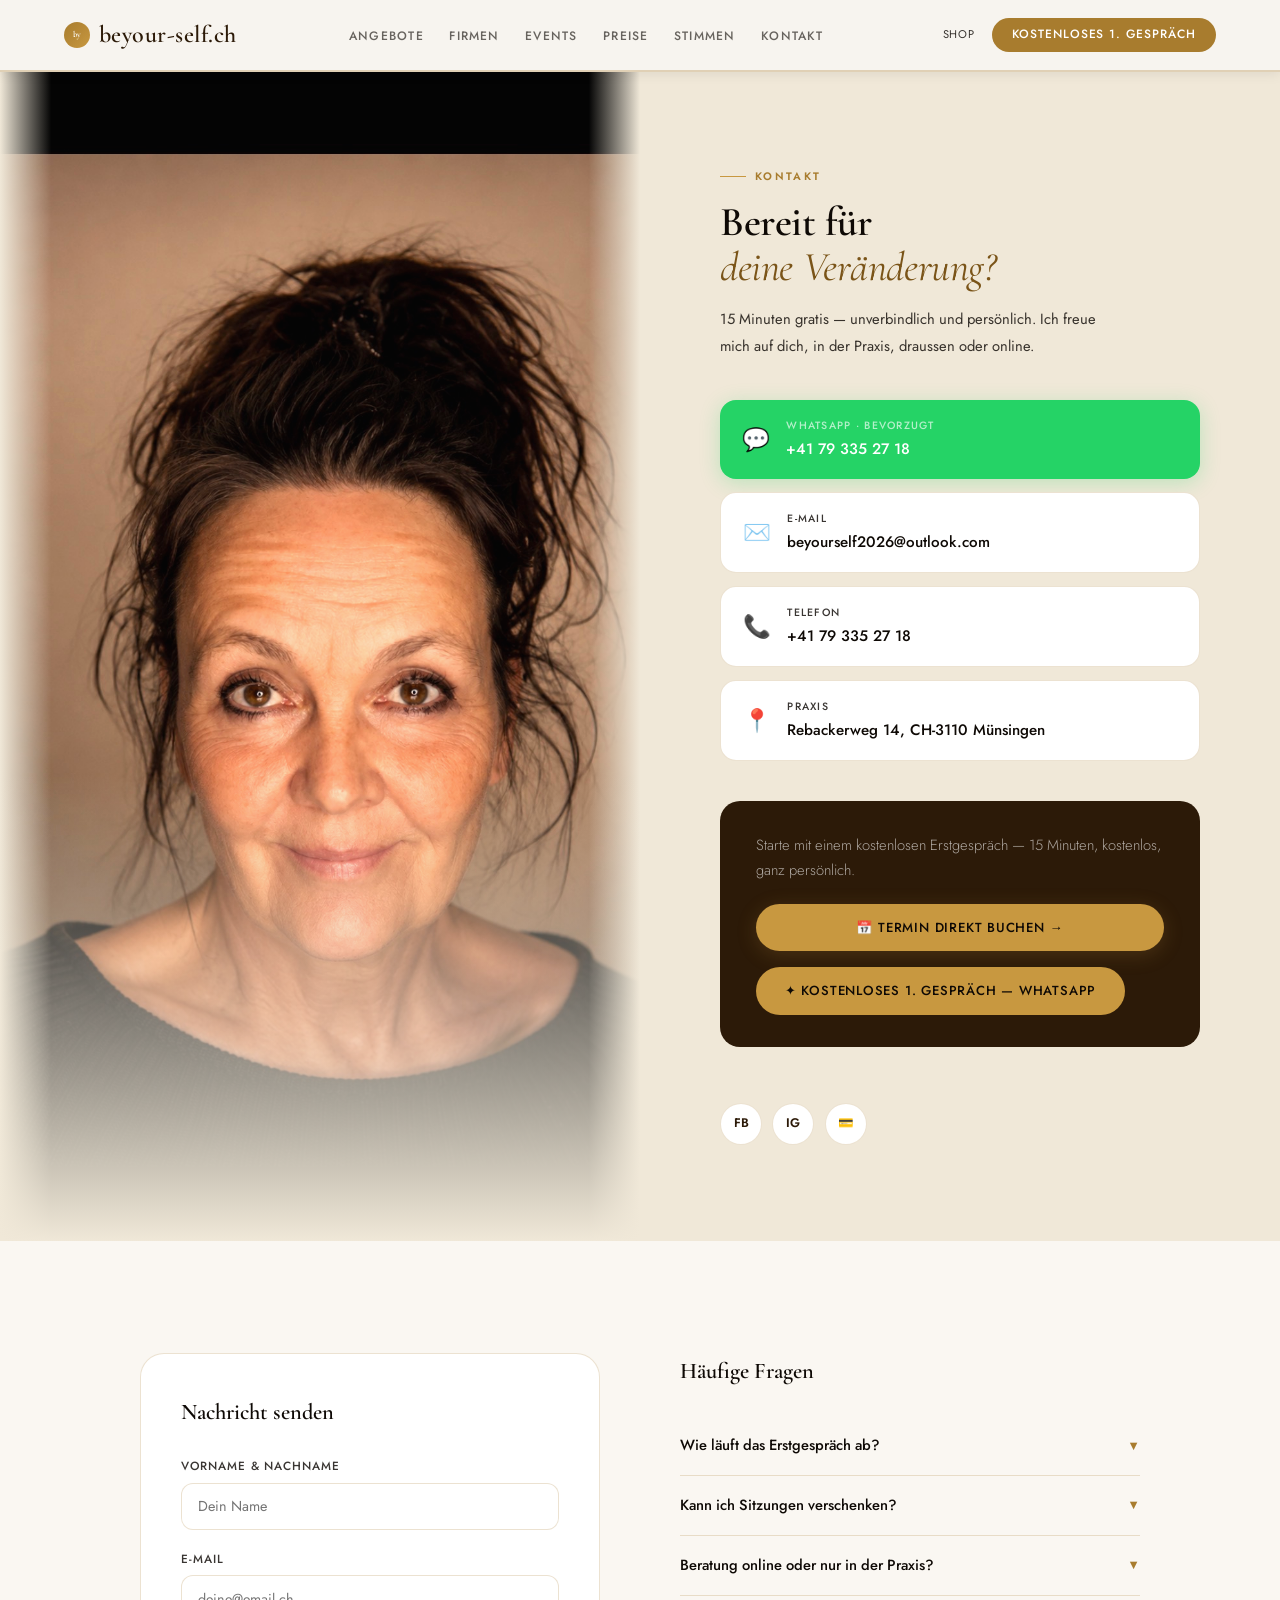
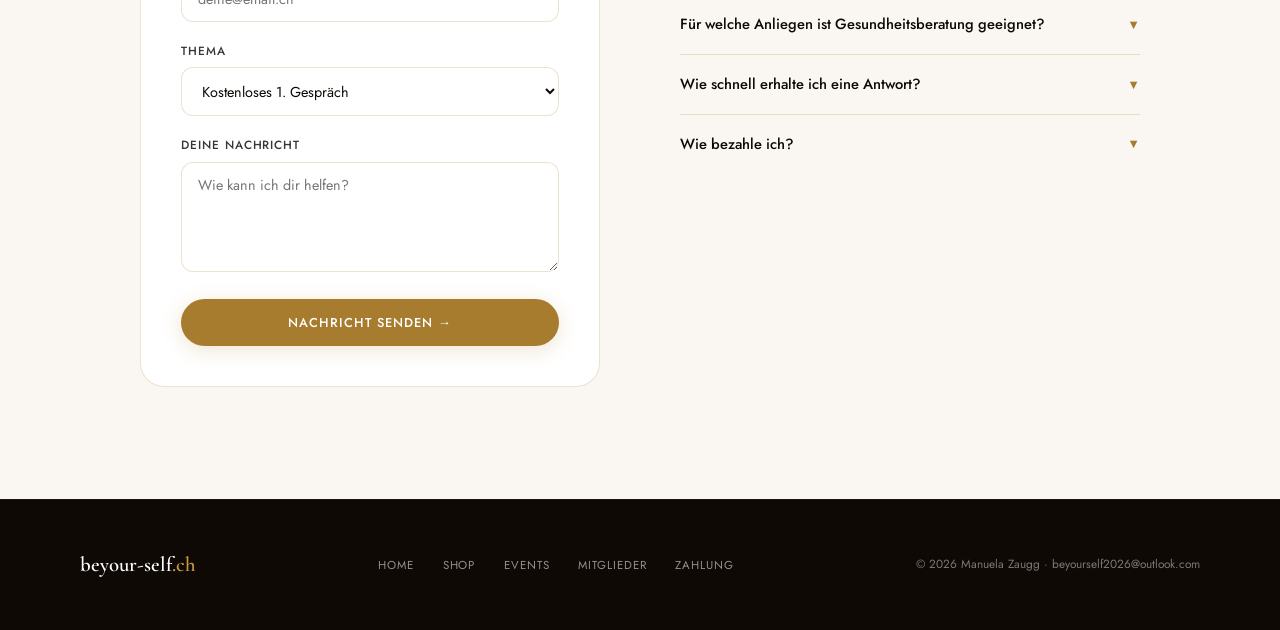
==== commit 63a0f260: "Add files via upload" ====
--- a/kontakt.html
+++ b/kontakt.html
@@ -7,8 +7,8 @@
 <link rel="stylesheet" href="style.css">
 <style>
 .contact-hero{background:var(--ink);min-height:100vh;display:grid;grid-template-columns:1fr 1fr;padding-top:72px}
-.contact-photo{position:relative;overflow:hidden;background:#b5a090}
-.contact-photo img{width:100%;height:100%;object-fit:contain;object-position:center top;position:absolute;inset:0}
+.contact-photo{position:relative;overflow:hidden;background:#c4a882}
+.contact-photo img{width:100%;height:100%;object-fit:cover;object-position:center 15%;position:absolute;inset:0;filter:sepia(15%) saturate(120%) brightness(1.06) contrast(0.97)}
 .contact-photo::after{content:'';position:absolute;inset:0;background:linear-gradient(to bottom, transparent 60%, var(--warm,#f0ece4) 100%), linear-gradient(to right, var(--warm,#f0ece4) 0%, transparent 8%, transparent 92%, var(--warm,#f0ece4) 100%)}
 .contact-content{background:var(--warm);padding:6rem 5rem;display:flex;flex-direction:column;justify-content:center}
 
@@ -56,7 +56,7 @@
 .faq-q{font-size:.92rem;font-weight:500;color:var(--ink);cursor:pointer;display:flex;justify-content:space-between;align-items:center}
 .faq-q .arrow{color:var(--gold);transition:transform .2s;font-size:.8rem}
 .faq-q.open .arrow{transform:rotate(180deg)}
-.faq-a{font-size:.85rem;line-height:1.72;color:var(--muted);font-weight:300;margin-top:.75rem;display:none}
+.faq-a{font-size:.85rem;line-height:1.72;color:var(--muted);font-weight:400;margin-top:.75rem;display:none}
 .faq-a.open{display:block}
 
 @media(max-width:1024px){
@@ -93,14 +93,16 @@
 <nav id="nav">
   <a href="index.html" class="logo"><span class="logo-orb">by</span>beyour-self.ch</a>
   <ul class="nav-links">
-    <li><a href="index.html">Home</a></li>
     <li><a href="index.html#angebote">Angebote</a></li>
+    <li><a href="index.html#firmen">Firmen</a></li>
     <li><a href="veranstaltungen.html">Events</a></li>
-    <li><a href="shop.html">Shop</a></li>
+    <li><a href="index.html#preise">Preise</a></li>
+    <li><a href="index.html#stimmen">Stimmen</a></li>
+    <li><a href="kontakt.html">Kontakt</a></li>
   </ul>
   <div class="nav-r">
-    <a href="member.html" class="nav-member">✦ Mitglieder</a>
-    <a href="kontakt.html" class="nav-cta active">Kontakt</a>
+    <a href="shop.html" class="nav-shop">Shop</a>
+    <a href="kontakt.html" class="nav-cta active">Kostenloses 1. Gespräch</a>
   </div>
 </nav>
 
@@ -111,7 +113,7 @@
   <div class="contact-content">
     <div class="eye">Kontakt</div>
     <h1 class="h2" style="margin-bottom:1rem">Bereit für<br><em>deine Veränderung?</em></h1>
-    <p style="font-size:.92rem;line-height:1.85;color:var(--muted);font-weight:300;max-width:380px">15 Minuten gratis — unverbindlich und persönlich. Ich freue mich auf dich, in der Praxis, draussen oder online.</p>
+    <p style="font-size:.92rem;line-height:1.85;color:var(--muted);font-weight:400;max-width:380px">15 Minuten gratis — unverbindlich und persönlich. Ich freue mich auf dich, in der Praxis, draussen oder online.</p>
 
     <div class="cdetails">
       <!-- WHATSAPP FIRST -->
--- a/style.css
+++ b/style.css
@@ -3,7 +3,7 @@
 :root{
   --cream:#FAF7F2; --warm:#F0E8D8; --linen:#E5D8C2;
   --gold:#A87C2E; --gold-l:#C89840; --gold-xl:#E8C870; --gold-d:#7A5418;
-  --ink:#0E0905; --brown:#2C1A08; --muted:rgba(14,9,5,0.62);
+  --ink:#0E0905; --brown:#2C1A08; --muted:rgba(14,9,5,0.82);
   --white:#FFFFFF; --bord:rgba(168,124,46,0.22);
   --shadow:0 20px 60px rgba(14,9,5,0.14);
 }
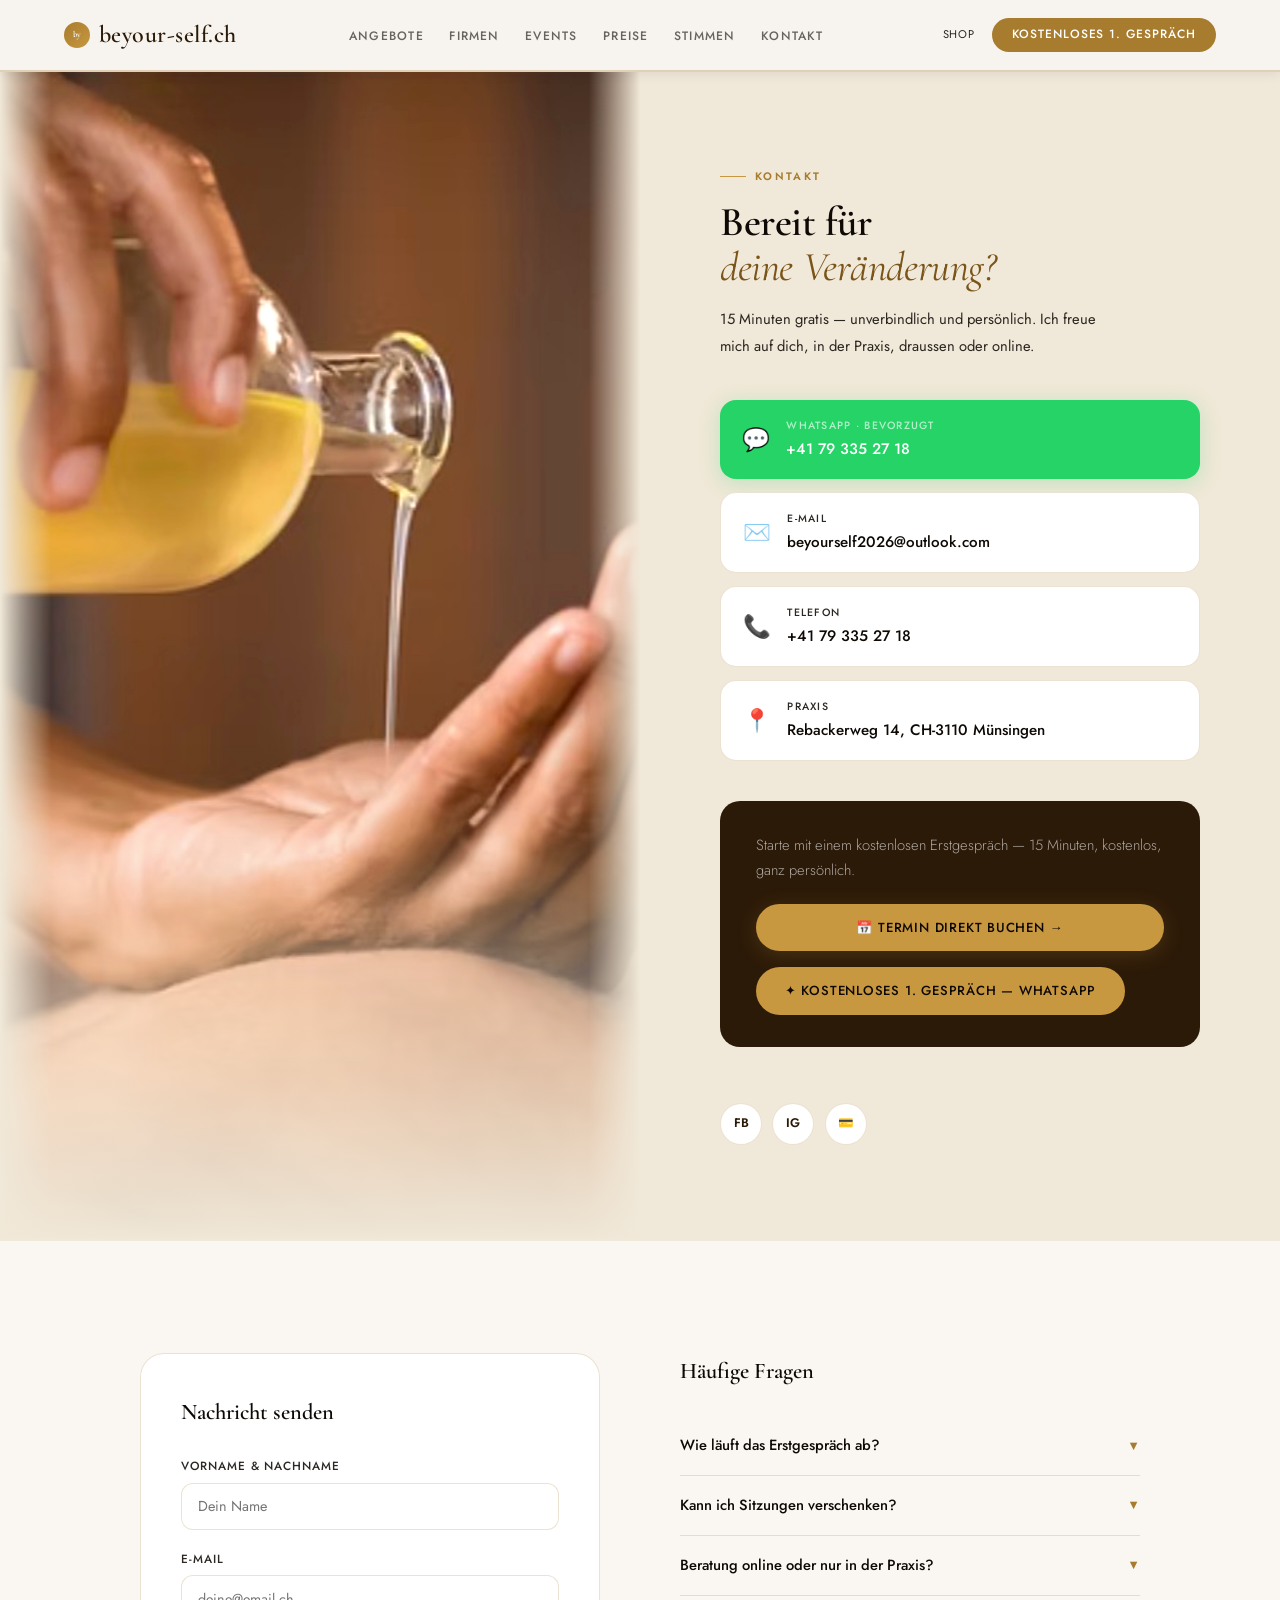
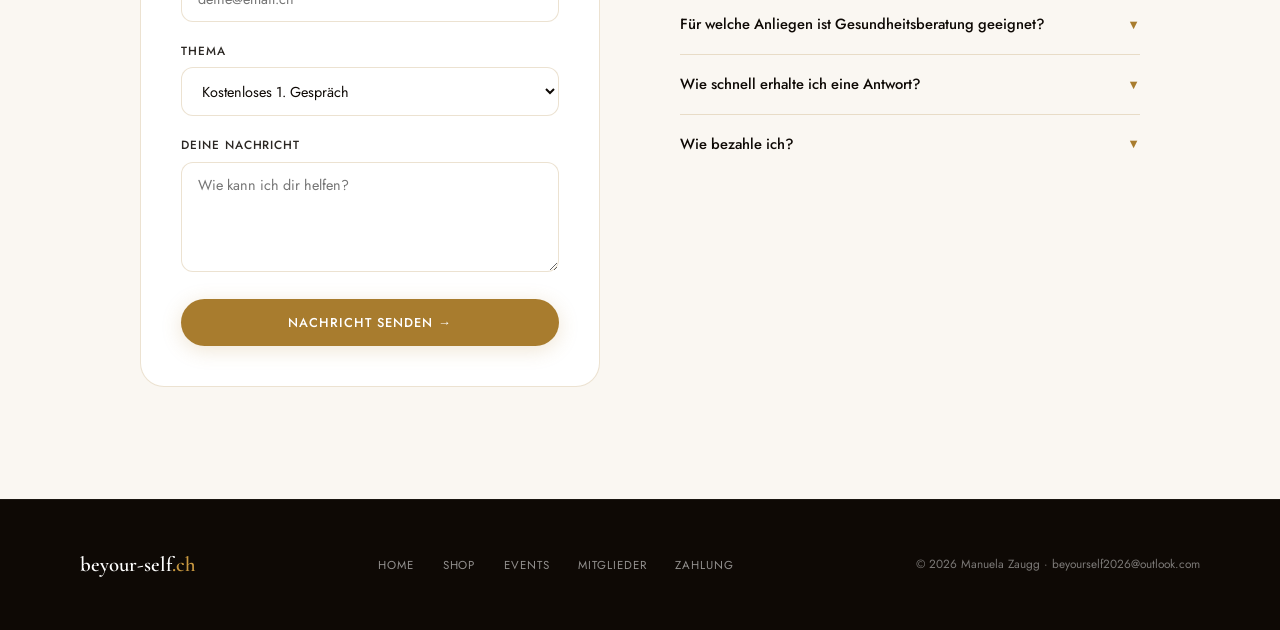
==== commit 74b8226e: "Add files via upload" ====
--- a/kontakt.html
+++ b/kontakt.html
@@ -8,7 +8,7 @@
 <style>
 .contact-hero{background:var(--ink);min-height:100vh;display:grid;grid-template-columns:1fr 1fr;padding-top:72px}
 .contact-photo{position:relative;overflow:hidden;background:#c4a882}
-.contact-photo img{width:100%;height:100%;object-fit:cover;object-position:center 15%;position:absolute;inset:0;filter:sepia(15%) saturate(120%) brightness(1.06) contrast(0.97)}
+.contact-photo img{width:100%;height:100%;object-fit:cover;object-position:center center;position:absolute;inset:0;filter:sepia(10%) saturate(115%) brightness(1.05)}
 .contact-photo::after{content:'';position:absolute;inset:0;background:linear-gradient(to bottom, transparent 60%, var(--warm,#f0ece4) 100%), linear-gradient(to right, var(--warm,#f0ece4) 0%, transparent 8%, transparent 92%, var(--warm,#f0ece4) 100%)}
 .contact-content{background:var(--warm);padding:6rem 5rem;display:flex;flex-direction:column;justify-content:center}
 
@@ -108,7 +108,7 @@
 
 <section class="contact-hero">
   <div class="contact-photo">
-    <img src="manuela.jpg" alt="Manuela Zaugg — Kontakt">
+    <img src="hero_massage.jpg" alt="Massage — beyour-self.ch">
   </div>
   <div class="contact-content">
     <div class="eye">Kontakt</div>
@@ -153,7 +153,7 @@
 </section>
 
 <!-- KONTAKTFORMULAR + FAQ -->
-<section class="form-sec reveal">
+<section class="form-sec">
   <div class="form-inner">
     <!-- FORM -->
     <div class="form-box">
--- a/style.css
+++ b/style.css
@@ -3,7 +3,7 @@
 :root{
   --cream:#FAF7F2; --warm:#F0E8D8; --linen:#E5D8C2;
   --gold:#A87C2E; --gold-l:#C89840; --gold-xl:#E8C870; --gold-d:#7A5418;
-  --ink:#0E0905; --brown:#2C1A08; --muted:rgba(14,9,5,0.82);
+  --ink:#0E0905; --brown:#2C1A08; --muted:rgba(14,9,5,0.88);
   --white:#FFFFFF; --bord:rgba(168,124,46,0.22);
   --shadow:0 20px 60px rgba(14,9,5,0.14);
 }
@@ -64,7 +64,7 @@
 .card-body{padding:1.75rem}
 .card-tag{font-size:.64rem;text-transform:uppercase;letter-spacing:.18em;color:var(--gold);font-weight:500;margin-bottom:.5rem}
 .card h3{font-family:'Cormorant Garamond',serif;font-size:1.25rem;font-weight:600;color:var(--ink);margin-bottom:.5rem;line-height:1.2}
-.card p{font-size:.85rem;line-height:1.7;color:var(--muted);font-weight:300;margin-bottom:1.25rem}
+.card p{font-size:.85rem;line-height:1.7;color:var(--muted);font-weight:400;margin-bottom:1.25rem}
 .card-footer{display:flex;justify-content:space-between;align-items:center}
 .price-tag{font-family:'Cormorant Garamond',serif;font-size:1.5rem;font-weight:600;color:var(--gold-d)}
 
@@ -74,8 +74,7 @@
 .grid-4{display:grid;grid-template-columns:repeat(4,1fr);gap:1.25rem}
 
 /* REVEAL */
-.reveal{opacity:0;transform:translateY(24px);transition:opacity .65s ease,transform .65s ease}
-.reveal.vis{opacity:1;transform:none}
+.reveal{opacity:1;transform:none;transition:opacity .65s ease,transform .65s ease}
 .d1{transition-delay:.08s}.d2{transition-delay:.16s}.d3{transition-delay:.24s}.d4{transition-delay:.32s}
 
 /* FOOTER */
